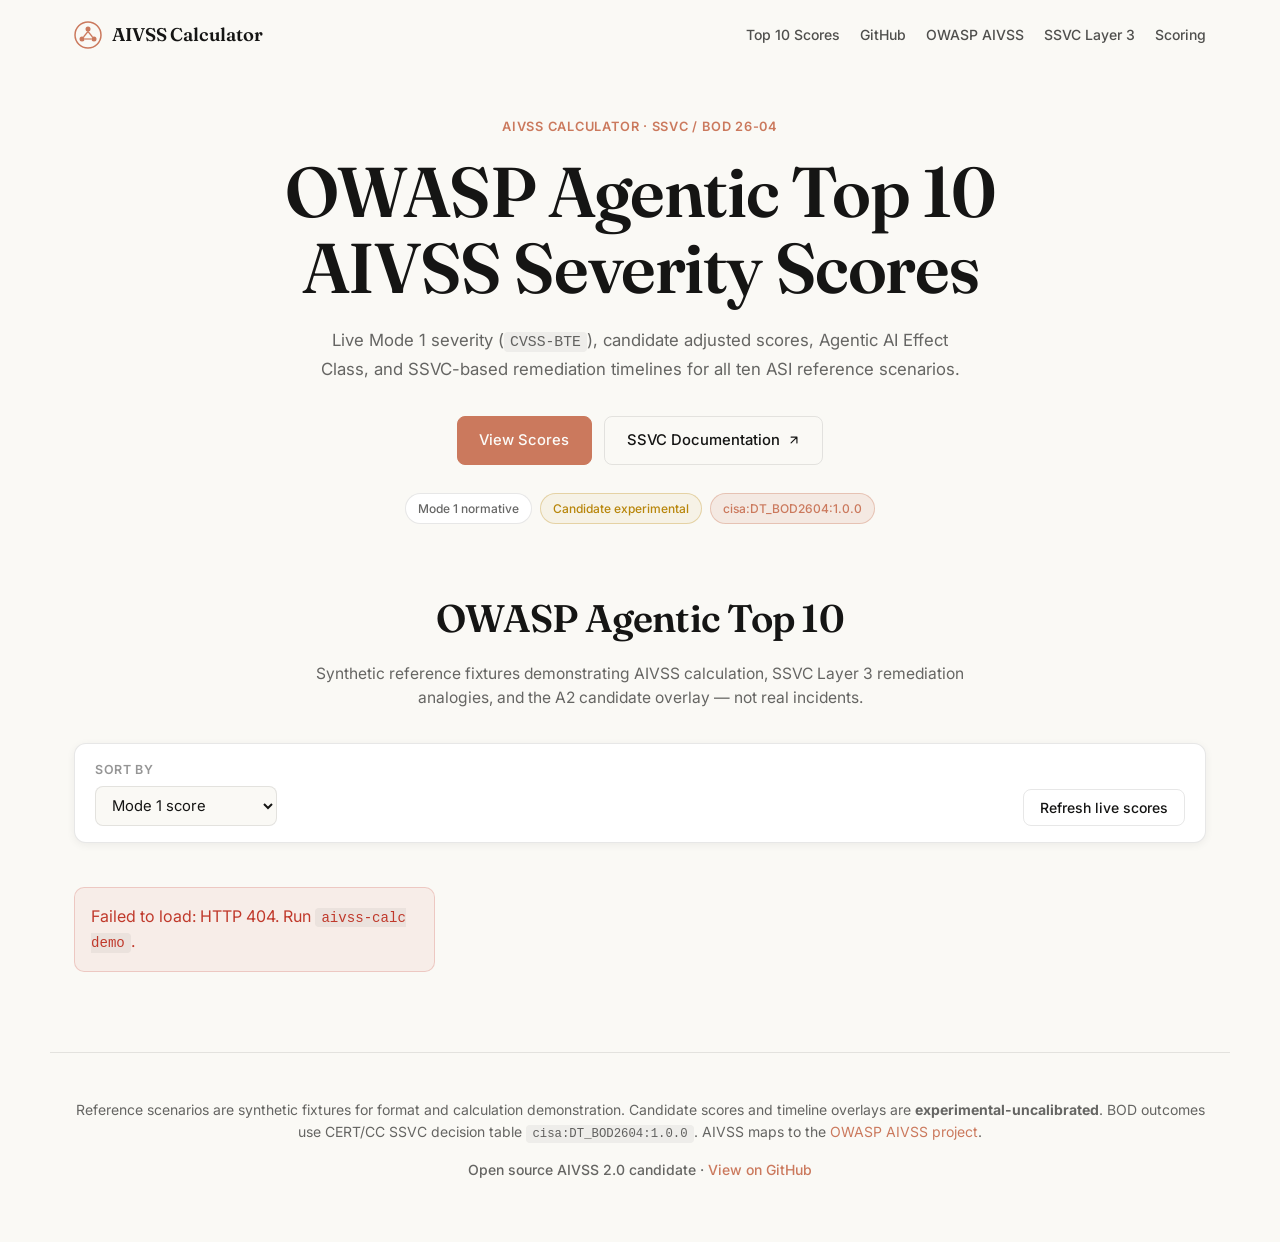
==== web/index.html @ 208178f0 "Remove vendor branding from demo UI. Keep DistributedApps-inspired look and feel but rebrand as neut" ====
<!DOCTYPE html>
<html lang="en">
<head>
  <meta charset="utf-8" />
  <meta name="viewport" content="width=device-width, initial-scale=1" />
  <title>AIVSS — OWASP Agentic Top 10 Demo</title>
  <link rel="preconnect" href="https://fonts.googleapis.com" />
  <link rel="preconnect" href="https://fonts.gstatic.com" crossorigin />
  <link href="https://fonts.googleapis.com/css2?family=Fraunces:opsz,wght@9..144,400;9..144,600;9..144,700&family=Inter:wght@400;500;600&display=swap" rel="stylesheet" />
  <link rel="stylesheet" href="/web/style.css" />
</head>
<body>
  <header class="site-header">
    <a class="brand" href="/">
      <svg class="brand-mark" width="28" height="28" viewBox="0 0 28 28" aria-hidden="true">
        <circle cx="14" cy="14" r="13" fill="none" stroke="currentColor" stroke-width="1.5"/>
        <circle cx="14" cy="8" r="2.5" fill="currentColor"/>
        <circle cx="8" cy="18" r="2.5" fill="currentColor"/>
        <circle cx="20" cy="18" r="2.5" fill="currentColor"/>
        <line x1="14" y1="10.5" x2="9.5" y2="16" stroke="currentColor" stroke-width="1.2"/>
        <line x1="14" y1="10.5" x2="18.5" y2="16" stroke="currentColor" stroke-width="1.2"/>
        <line x1="10.5" y1="18" x2="17.5" y2="18" stroke="currentColor" stroke-width="1.2"/>
      </svg>
      <span class="brand-name">AIVSS Calculator</span>
    </a>
    <nav class="site-nav" aria-label="Primary">
      <a href="#scores">Top 10 Scores</a>
      <a href="https://github.com/kenhuangus/aivss-v1-candidate" target="_blank" rel="noopener">GitHub</a>
      <a href="https://aivss.owasp.org/" target="_blank" rel="noopener">OWASP AIVSS</a>
      <a href="https://github.com/kenhuangus/aivss-v1-candidate/blob/main/docs/SSVC.md" target="_blank" rel="noopener">SSVC Layer 3</a>
      <a href="https://github.com/kenhuangus/aivss-v1-candidate/blob/main/docs/SCORING.md" target="_blank" rel="noopener">Scoring</a>
    </nav>
  </header>

  <section class="hero">
    <div class="hero-inner">
      <p class="hero-eyebrow">AIVSS Calculator · SSVC / BOD 26-04</p>
      <h1 class="hero-title">
        OWASP Agentic Top 10<br />
        <span class="hero-accent">AIVSS Severity Scores</span>
      </h1>
      <p class="hero-lede">
        Live Mode 1 severity (<code>CVSS-BTE</code>), candidate adjusted scores,
        Agentic AI Effect Class, and SSVC-based remediation timelines for all ten
        ASI reference scenarios.
      </p>
      <div class="hero-actions">
        <a class="btn btn-primary" href="#scores">View Scores</a>
        <a class="btn btn-outline" href="https://github.com/kenhuangus/aivss-v1-candidate/blob/main/docs/SSVC.md" target="_blank" rel="noopener">
          SSVC Documentation
          <svg class="btn-icon" width="14" height="14" viewBox="0 0 24 24" fill="none" aria-hidden="true">
            <path d="M7 17L17 7M17 7H7M17 7V17" stroke="currentColor" stroke-width="2" stroke-linecap="round" stroke-linejoin="round"/>
          </svg>
        </a>
      </div>
      <div class="hero-badges">
        <span class="pill">Mode 1 normative</span>
        <span class="pill pill-warn">Candidate experimental</span>
        <span class="pill pill-accent">cisa:DT_BOD2604:1.0.0</span>
      </div>
    </div>
  </section>

  <main id="scores" class="main">
    <section class="section-head">
      <h2 class="section-title">OWASP Agentic Top 10</h2>
      <p class="section-lede">
        Synthetic reference fixtures demonstrating AIVSS calculation, SSVC Layer 3
        remediation analogies, and the A2 candidate overlay — not real incidents.
      </p>
    </section>

    <div class="toolbar">
      <label class="field">
        <span class="field-label">Sort by</span>
        <select id="sort-by">
          <option value="asi">ASI ID</option>
          <option value="mode1" selected>Mode 1 score</option>
          <option value="candidate">Candidate score</option>
          <option value="class">Effect class</option>
        </select>
      </label>
      <button id="refresh" type="button" class="btn btn-outline btn-sm">Refresh live scores</button>
    </div>

    <section id="grid" class="grid" aria-live="polite"></section>

    <section id="detail" class="detail hidden" role="dialog" aria-labelledby="detail-title">
      <div class="detail-card">
        <button id="close-detail" type="button" class="detail-close" aria-label="Close">&times;</button>
        <h3 id="detail-title" class="detail-title"></h3>
        <div id="detail-body"></div>
      </div>
    </section>
  </main>

  <footer class="site-footer">
    <p>
      Reference scenarios are synthetic fixtures for format and calculation demonstration.
      Candidate scores and timeline overlays are <strong>experimental-uncalibrated</strong>.
      BOD outcomes use CERT/CC SSVC decision table
      <code>cisa:DT_BOD2604:1.0.0</code>.
      AIVSS maps to the
      <a href="https://aivss.owasp.org/" target="_blank" rel="noopener">OWASP AIVSS project</a>.
    </p>
    <p class="footer-brand">
      Open source AIVSS 2.0 candidate ·
      <a href="https://github.com/kenhuangus/aivss-v1-candidate" target="_blank" rel="noopener">View on GitHub</a>
    </p>
  </footer>

  <script src="/web/app.js"></script>
</body>
</html>
---- web/style.css ----
:root {
  --bg: #faf9f5;
  --bg-warm: #f5f3ee;
  --surface: #ffffff;
  --text: #151514;
  --text-muted: rgba(21, 21, 20, 0.65);
  --text-soft: rgba(21, 21, 20, 0.45);
  --accent: #cb795d;
  --accent-hover: #b86a4f;
  --accent-soft: rgba(203, 121, 93, 0.12);
  --accent-border: rgba(203, 121, 93, 0.35);
  --border: rgba(21, 21, 20, 0.1);
  --shadow-sm: 0 2px 8px rgba(21, 21, 20, 0.06);
  --shadow-md: 0 8px 30px rgba(21, 21, 20, 0.08);
  --shadow-lg: 0 20px 50px rgba(21, 21, 20, 0.1);
  --radius: 12px;
  --radius-lg: 16px;
  --font-sans: "Inter", system-ui, -apple-system, sans-serif;
  --font-serif: "Fraunces", Georgia, "Times New Roman", serif;
  --danger: #c0392b;
  --warn: #b8860b;
  --success: #2d6a4f;
  --max-width: 1180px;
}

* { box-sizing: border-box; }

html { scroll-behavior: smooth; }

body {
  margin: 0;
  background: var(--bg);
  color: var(--text);
  font-family: var(--font-sans);
  font-size: 16px;
  line-height: 1.6;
  -webkit-font-smoothing: antialiased;
}

a { color: inherit; }

code {
  font-family: ui-monospace, "Cascadia Code", monospace;
  font-size: 0.88em;
  background: rgba(21, 21, 20, 0.05);
  padding: 0.12rem 0.4rem;
  border-radius: 4px;
}

/* ── Header ── */
.site-header {
  display: flex;
  align-items: center;
  justify-content: space-between;
  gap: 1.5rem;
  max-width: var(--max-width);
  margin: 0 auto;
  padding: 1.25rem 1.5rem;
}

.brand {
  display: flex;
  align-items: center;
  gap: 0.65rem;
  text-decoration: none;
  color: var(--text);
}

.brand-mark { color: var(--accent); flex-shrink: 0; }

.brand-name {
  font-family: var(--font-serif);
  font-size: 1.15rem;
  font-weight: 600;
  letter-spacing: -0.01em;
}

.site-nav {
  display: flex;
  flex-wrap: wrap;
  gap: 0.25rem 1.25rem;
  align-items: center;
}

.site-nav a {
  text-decoration: none;
  font-size: 0.875rem;
  font-weight: 500;
  color: rgba(21, 21, 20, 0.75);
  transition: color 0.15s;
}

.site-nav a:hover { color: var(--accent); }

/* ── Hero ── */
.hero {
  padding: 3rem 1.5rem 4rem;
  text-align: center;
}

.hero-inner {
  max-width: 820px;
  margin: 0 auto;
}

.hero-eyebrow {
  font-size: 0.8rem;
  font-weight: 600;
  letter-spacing: 0.06em;
  text-transform: uppercase;
  color: var(--accent);
  margin: 0 0 1rem;
}

.hero-title {
  font-family: var(--font-serif);
  font-size: clamp(2.2rem, 5.5vw, 4.5rem);
  font-weight: 600;
  line-height: 1.08;
  letter-spacing: -0.02em;
  margin: 0 0 1.25rem;
  color: var(--text);
}

.hero-accent { color: var(--text); }

.hero-lede {
  font-size: 1.05rem;
  color: var(--text-muted);
  max-width: 640px;
  margin: 0 auto 2rem;
  line-height: 1.7;
}

.hero-actions {
  display: flex;
  flex-wrap: wrap;
  gap: 0.75rem;
  justify-content: center;
  margin-bottom: 1.75rem;
}

.hero-badges {
  display: flex;
  flex-wrap: wrap;
  gap: 0.5rem;
  justify-content: center;
}

.pill {
  font-size: 0.75rem;
  font-weight: 500;
  padding: 0.3rem 0.75rem;
  border-radius: 999px;
  border: 1px solid var(--border);
  background: var(--surface);
  color: var(--text-muted);
}

.pill-warn {
  border-color: rgba(184, 134, 11, 0.3);
  color: var(--warn);
  background: rgba(184, 134, 11, 0.06);
}

.pill-accent {
  border-color: var(--accent-border);
  color: var(--accent);
  background: var(--accent-soft);
}

/* ── Buttons ── */
.btn {
  display: inline-flex;
  align-items: center;
  gap: 0.45rem;
  font-family: var(--font-sans);
  font-size: 0.925rem;
  font-weight: 500;
  padding: 0.75rem 1.35rem;
  border-radius: 8px;
  border: 1.5px solid transparent;
  cursor: pointer;
  text-decoration: none;
  transition: background 0.15s, border-color 0.15s, transform 0.15s;
}

.btn-primary {
  background: var(--accent);
  color: #fcfbf8;
  border-color: var(--accent);
}

.btn-primary:hover {
  background: var(--accent-hover);
  border-color: var(--accent-hover);
}

.btn-outline {
  background: transparent;
  color: var(--text);
  border-color: var(--border);
}

.btn-outline:hover {
  border-color: var(--accent);
  color: var(--accent);
}

.btn-sm {
  padding: 0.55rem 1rem;
  font-size: 0.875rem;
}

.btn-card {
  width: 100%;
  justify-content: center;
  margin-top: auto;
  background: transparent;
  color: var(--accent);
  border-color: var(--accent-border);
  font-size: 0.875rem;
  padding: 0.65rem 1rem;
}

.btn-card:hover {
  background: var(--accent-soft);
  border-color: var(--accent);
}

.btn-icon { flex-shrink: 0; }

/* ── Main section ── */
.main {
  max-width: var(--max-width);
  margin: 0 auto;
  padding: 0 1.5rem 4rem;
}

.section-head {
  text-align: center;
  margin-bottom: 2rem;
}

.section-title {
  font-family: var(--font-serif);
  font-size: clamp(1.75rem, 3vw, 2.5rem);
  font-weight: 600;
  letter-spacing: -0.02em;
  margin: 0 0 0.75rem;
}

.section-lede {
  color: var(--text-muted);
  max-width: 680px;
  margin: 0 auto;
  font-size: 0.975rem;
}

.toolbar {
  display: flex;
  flex-wrap: wrap;
  gap: 1rem;
  align-items: flex-end;
  justify-content: space-between;
  margin-bottom: 1.75rem;
  padding: 1rem 1.25rem;
  background: var(--surface);
  border: 1px solid var(--border);
  border-radius: var(--radius);
  box-shadow: var(--shadow-sm);
}

.field {
  display: flex;
  flex-direction: column;
  gap: 0.35rem;
}

.field-label {
  font-size: 0.78rem;
  font-weight: 600;
  text-transform: uppercase;
  letter-spacing: 0.05em;
  color: var(--text-soft);
}

select {
  font-family: var(--font-sans);
  font-size: 0.925rem;
  padding: 0.55rem 2rem 0.55rem 0.75rem;
  border: 1px solid var(--border);
  border-radius: 8px;
  background: var(--bg);
  color: var(--text);
  cursor: pointer;
}

/* ── Score cards (solution-card style) ── */
.grid {
  display: grid;
  grid-template-columns: repeat(auto-fill, minmax(320px, 1fr));
  gap: 1.5rem;
}

.card {
  display: flex;
  flex-direction: column;
  background: var(--surface);
  border: 1px solid var(--border);
  border-radius: var(--radius-lg);
  padding: 2rem 1.75rem 1.5rem;
  box-shadow: var(--shadow-md);
  cursor: pointer;
  transition: transform 0.2s ease, box-shadow 0.2s ease;
  text-align: center;
}

.card:hover {
  transform: translateY(-3px);
  box-shadow: var(--shadow-lg);
}

.card-icon {
  width: 52px;
  height: 52px;
  margin: 0 auto 1.25rem;
  border-radius: 50%;
  background: var(--accent-soft);
  border: 1.5px solid var(--accent-border);
  display: flex;
  align-items: center;
  justify-content: center;
  color: var(--accent);
  font-family: var(--font-serif);
  font-weight: 700;
  font-size: 0.85rem;
}

.card-head {
  display: flex;
  align-items: center;
  justify-content: center;
  gap: 0.5rem;
  margin-bottom: 0.5rem;
}

.asi-id {
  font-family: var(--font-serif);
  font-size: 1.2rem;
  font-weight: 600;
  color: var(--text);
}

.class-pill {
  font-size: 0.72rem;
  font-weight: 600;
  padding: 0.15rem 0.55rem;
  border-radius: 999px;
  border: 1px solid var(--border);
  background: var(--bg);
}

.class-A2 { color: var(--danger); border-color: rgba(192, 57, 43, 0.25); }
.class-A1 { color: var(--warn); border-color: rgba(184, 134, 11, 0.25); }
.class-A0 { color: var(--success); border-color: rgba(45, 106, 79, 0.25); }

.card-name {
  font-family: var(--font-serif);
  font-size: 1.15rem;
  font-weight: 600;
  margin: 0 0 0.5rem;
  line-height: 1.3;
}

.card-desc {
  font-size: 0.9rem;
  color: var(--text-muted);
  margin: 0 0 1.25rem;
  line-height: 1.55;
  flex: 1;
}

.score-row {
  display: grid;
  grid-template-columns: 1fr 1fr;
  gap: 0.75rem;
  margin-bottom: 1rem;
  text-align: left;
}

.score-box {
  background: var(--bg);
  border: 1px solid var(--border);
  border-radius: 10px;
  padding: 0.75rem;
}

.score-label {
  font-size: 0.68rem;
  font-weight: 600;
  color: var(--text-soft);
  text-transform: uppercase;
  letter-spacing: 0.05em;
  margin-bottom: 0.25rem;
}

.score-value {
  font-family: var(--font-serif);
  font-size: 1.75rem;
  font-weight: 700;
  line-height: 1;
}

.score-value.mode1 { color: var(--success); }
.score-value.candidate { color: var(--accent); }

.bar {
  height: 4px;
  border-radius: 999px;
  background: rgba(21, 21, 20, 0.08);
  overflow: hidden;
  margin-top: 0.5rem;
}

.bar > span {
  display: block;
  height: 100%;
  background: linear-gradient(90deg, var(--accent), #d4a088);
  border-radius: 999px;
}

.timeline {
  font-size: 0.82rem;
  color: var(--text-muted);
  text-align: left;
  padding: 0.75rem;
  background: var(--bg-warm);
  border-radius: 8px;
  margin-bottom: 1rem;
  line-height: 1.5;
}

.timeline strong {
  color: var(--text);
  font-weight: 600;
}

.overlay {
  display: block;
  margin-top: 0.35rem;
  color: var(--accent);
  font-weight: 600;
}

/* ── Detail panel ── */
.detail {
  position: fixed;
  inset: 0;
  z-index: 100;
  background: rgba(21, 21, 20, 0.45);
  display: flex;
  align-items: flex-start;
  justify-content: center;
  padding: 2rem 1rem;
  overflow-y: auto;
}

.detail.hidden { display: none; }

.detail-card {
  position: relative;
  width: min(900px, 100%);
  background: var(--surface);
  border-radius: var(--radius-lg);
  padding: 2rem;
  box-shadow: var(--shadow-lg);
  margin: auto;
}

.detail-close {
  position: absolute;
  top: 1rem;
  right: 1rem;
  width: 36px;
  height: 36px;
  border: 1px solid var(--border);
  border-radius: 8px;
  background: var(--bg);
  color: var(--text-muted);
  font-size: 1.4rem;
  line-height: 1;
  cursor: pointer;
  display: flex;
  align-items: center;
  justify-content: center;
}

.detail-close:hover {
  border-color: var(--accent);
  color: var(--accent);
}

.detail-title {
  font-family: var(--font-serif);
  font-size: 1.5rem;
  font-weight: 600;
  margin: 0 2rem 1rem 0;
  padding-right: 2rem;
}

.detail-meta {
  display: flex;
  flex-wrap: wrap;
  gap: 0.5rem 1.25rem;
  margin-bottom: 1rem;
  font-size: 0.925rem;
  color: var(--text-muted);
}

.detail-meta strong { color: var(--text); }

.detail-ssvc {
  font-size: 0.9rem;
  color: var(--text-muted);
  padding: 0.75rem 1rem;
  background: var(--accent-soft);
  border: 1px solid var(--accent-border);
  border-radius: 8px;
  margin-bottom: 1rem;
}

.detail pre {
  overflow: auto;
  max-height: 420px;
  background: var(--bg);
  border: 1px solid var(--border);
  padding: 1rem;
  border-radius: 10px;
  font-size: 0.78rem;
  line-height: 1.45;
  margin: 0;
}

.loading {
  color: var(--text-muted);
  font-style: italic;
  text-align: center;
  padding: 3rem;
}

.error {
  color: var(--danger);
  background: rgba(192, 57, 43, 0.06);
  border: 1px solid rgba(192, 57, 43, 0.2);
  border-radius: 10px;
  padding: 1rem;
}

/* ── Footer ── */
.site-footer {
  max-width: var(--max-width);
  margin: 0 auto;
  padding: 2rem 1.5rem 3rem;
  border-top: 1px solid var(--border);
  text-align: center;
  font-size: 0.875rem;
  color: var(--text-muted);
}

.site-footer a {
  color: var(--accent);
  text-decoration: none;
}

.site-footer a:hover { text-decoration: underline; }

.footer-brand {
  margin-top: 0.75rem;
  font-weight: 500;
}

/* ── Responsive ── */
@media (max-width: 768px) {
  .site-header {
    flex-direction: column;
    align-items: flex-start;
  }

  .site-nav { gap: 0.75rem 1rem; }

  .hero { padding: 2rem 1rem 3rem; }

  .score-row { grid-template-columns: 1fr; }

  .grid { grid-template-columns: 1fr; }
}
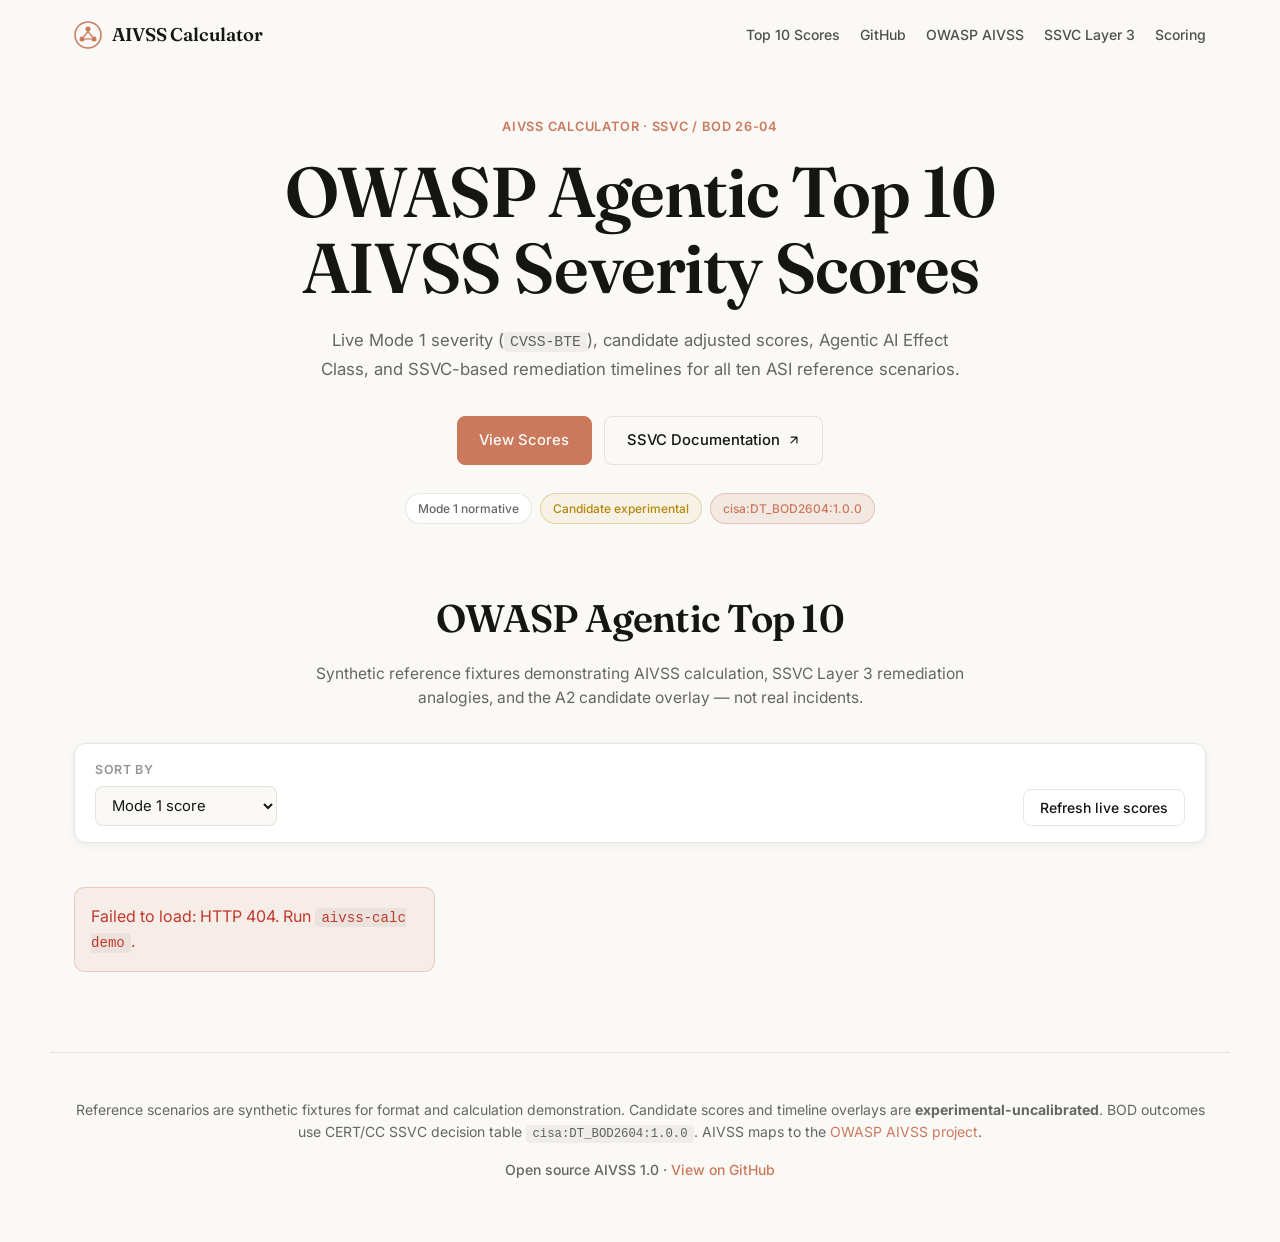
==== commit ce5076f4: "Rebrand project from AIVSS 2.0 to AIVSS 1.0. Update version constants, extension vectors (AIVSS:1.0)" ====
--- a/web/index.html
+++ b/web/index.html
@@ -4,6 +4,8 @@
   <meta charset="utf-8" />
   <meta name="viewport" content="width=device-width, initial-scale=1" />
   <title>AIVSS — OWASP Agentic Top 10 Demo</title>
+  <link rel="icon" href="/favicon.ico" sizes="any" />
+  <link rel="shortcut icon" href="/favicon.ico" />
   <link rel="preconnect" href="https://fonts.googleapis.com" />
   <link rel="preconnect" href="https://fonts.gstatic.com" crossorigin />
   <link href="https://fonts.googleapis.com/css2?family=Fraunces:opsz,wght@9..144,400;9..144,600;9..144,700&family=Inter:wght@400;500;600&display=swap" rel="stylesheet" />
@@ -104,7 +106,7 @@
       <a href="https://aivss.owasp.org/" target="_blank" rel="noopener">OWASP AIVSS project</a>.
     </p>
     <p class="footer-brand">
-      Open source AIVSS 2.0 candidate ·
+      Open source AIVSS 1.0 ·
       <a href="https://github.com/kenhuangus/aivss-v1-candidate" target="_blank" rel="noopener">View on GitHub</a>
     </p>
   </footer>
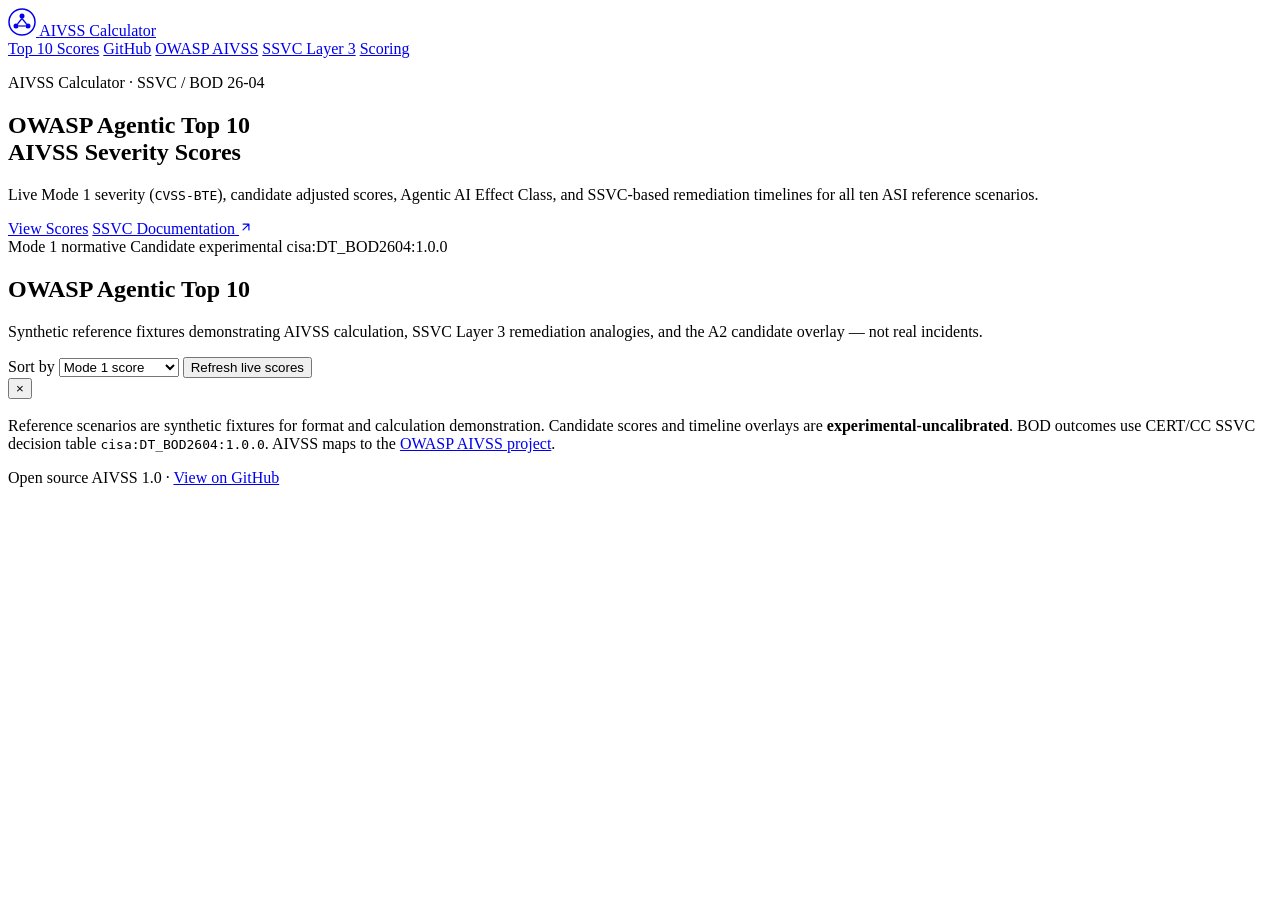
==== commit 238309c1: "Fix GitHub Pages styling with base-relative asset URLs. Use web/style.css and web/app.js without lea" ====
--- a/web/index.html
+++ b/web/index.html
@@ -4,16 +4,16 @@
   <meta charset="utf-8" />
   <meta name="viewport" content="width=device-width, initial-scale=1" />
   <title>AIVSS — OWASP Agentic Top 10 Demo</title>
-  <link rel="icon" href="/favicon.ico" sizes="any" />
-  <link rel="shortcut icon" href="/favicon.ico" />
+  <link rel="icon" href="favicon.ico" sizes="any" />
+  <link rel="shortcut icon" href="favicon.ico" />
   <link rel="preconnect" href="https://fonts.googleapis.com" />
   <link rel="preconnect" href="https://fonts.gstatic.com" crossorigin />
   <link href="https://fonts.googleapis.com/css2?family=Fraunces:opsz,wght@9..144,400;9..144,600;9..144,700&family=Inter:wght@400;500;600&display=swap" rel="stylesheet" />
-  <link rel="stylesheet" href="/web/style.css" />
+  <link rel="stylesheet" href="web/style.css" />
 </head>
 <body>
   <header class="site-header">
-    <a class="brand" href="/">
+    <a class="brand" href="./">
       <svg class="brand-mark" width="28" height="28" viewBox="0 0 28 28" aria-hidden="true">
         <circle cx="14" cy="14" r="13" fill="none" stroke="currentColor" stroke-width="1.5"/>
         <circle cx="14" cy="8" r="2.5" fill="currentColor"/>
@@ -111,6 +111,6 @@
     </p>
   </footer>
 
-  <script src="/web/app.js"></script>
+  <script src="web/app.js"></script>
 </body>
 </html>
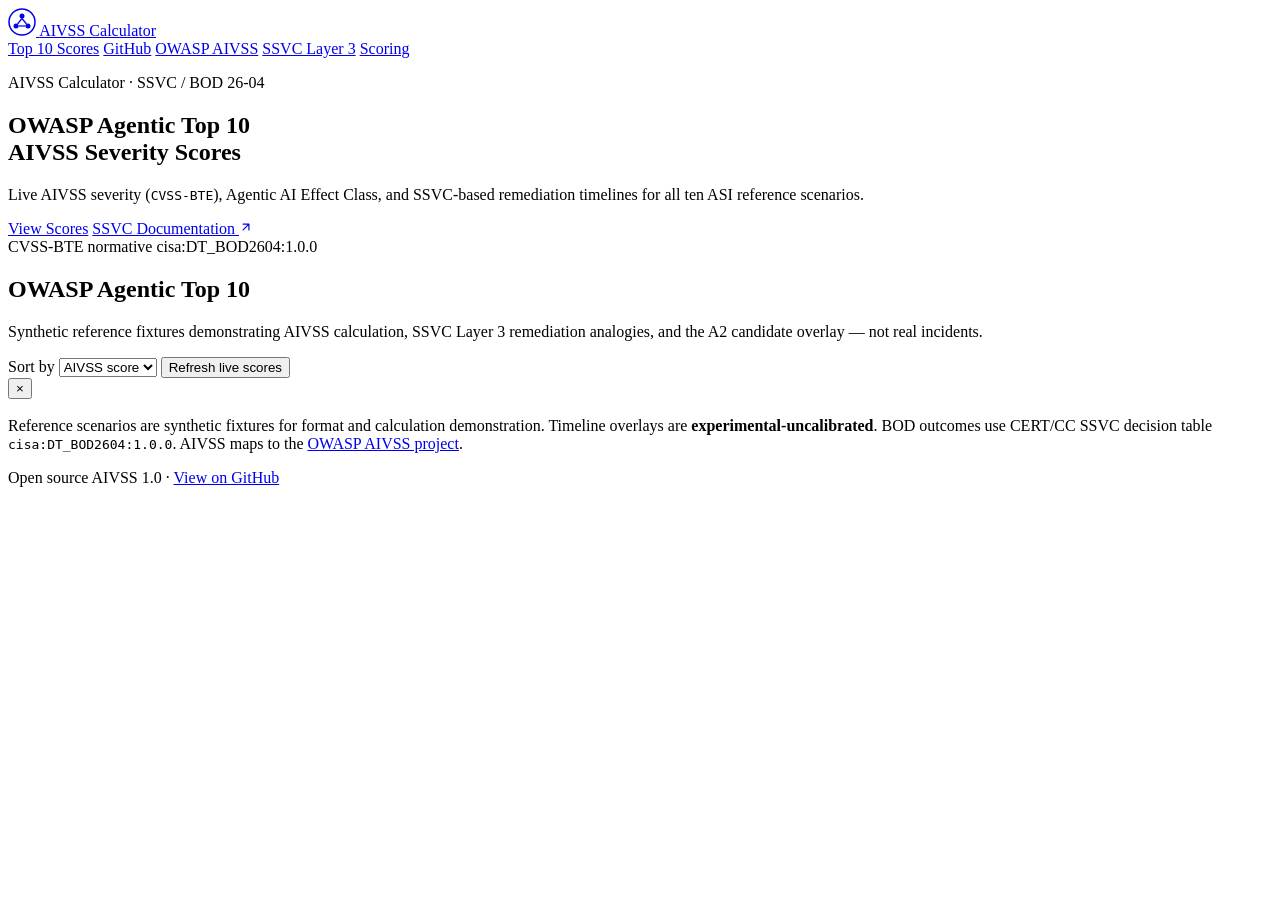
==== commit f90417e2: "Remove Mode 2 and candidate_adjusted from calculator and examples. Withdraw experimental MacroVector" ====
--- a/web/index.html
+++ b/web/index.html
@@ -42,9 +42,8 @@
         <span class="hero-accent">AIVSS Severity Scores</span>
       </h1>
       <p class="hero-lede">
-        Live Mode 1 severity (<code>CVSS-BTE</code>), candidate adjusted scores,
-        Agentic AI Effect Class, and SSVC-based remediation timelines for all ten
-        ASI reference scenarios.
+        Live AIVSS severity (<code>CVSS-BTE</code>), Agentic AI Effect Class,
+        and SSVC-based remediation timelines for all ten ASI reference scenarios.
       </p>
       <div class="hero-actions">
         <a class="btn btn-primary" href="#scores">View Scores</a>
@@ -56,8 +55,7 @@
         </a>
       </div>
       <div class="hero-badges">
-        <span class="pill">Mode 1 normative</span>
-        <span class="pill pill-warn">Candidate experimental</span>
+        <span class="pill">CVSS-BTE normative</span>
         <span class="pill pill-accent">cisa:DT_BOD2604:1.0.0</span>
       </div>
     </div>
@@ -77,8 +75,7 @@
         <span class="field-label">Sort by</span>
         <select id="sort-by">
           <option value="asi">ASI ID</option>
-          <option value="mode1" selected>Mode 1 score</option>
-          <option value="candidate">Candidate score</option>
+          <option value="mode1" selected>AIVSS score</option>
           <option value="class">Effect class</option>
         </select>
       </label>
@@ -99,7 +96,7 @@
   <footer class="site-footer">
     <p>
       Reference scenarios are synthetic fixtures for format and calculation demonstration.
-      Candidate scores and timeline overlays are <strong>experimental-uncalibrated</strong>.
+      Timeline overlays are <strong>experimental-uncalibrated</strong>.
       BOD outcomes use CERT/CC SSVC decision table
       <code>cisa:DT_BOD2604:1.0.0</code>.
       AIVSS maps to the
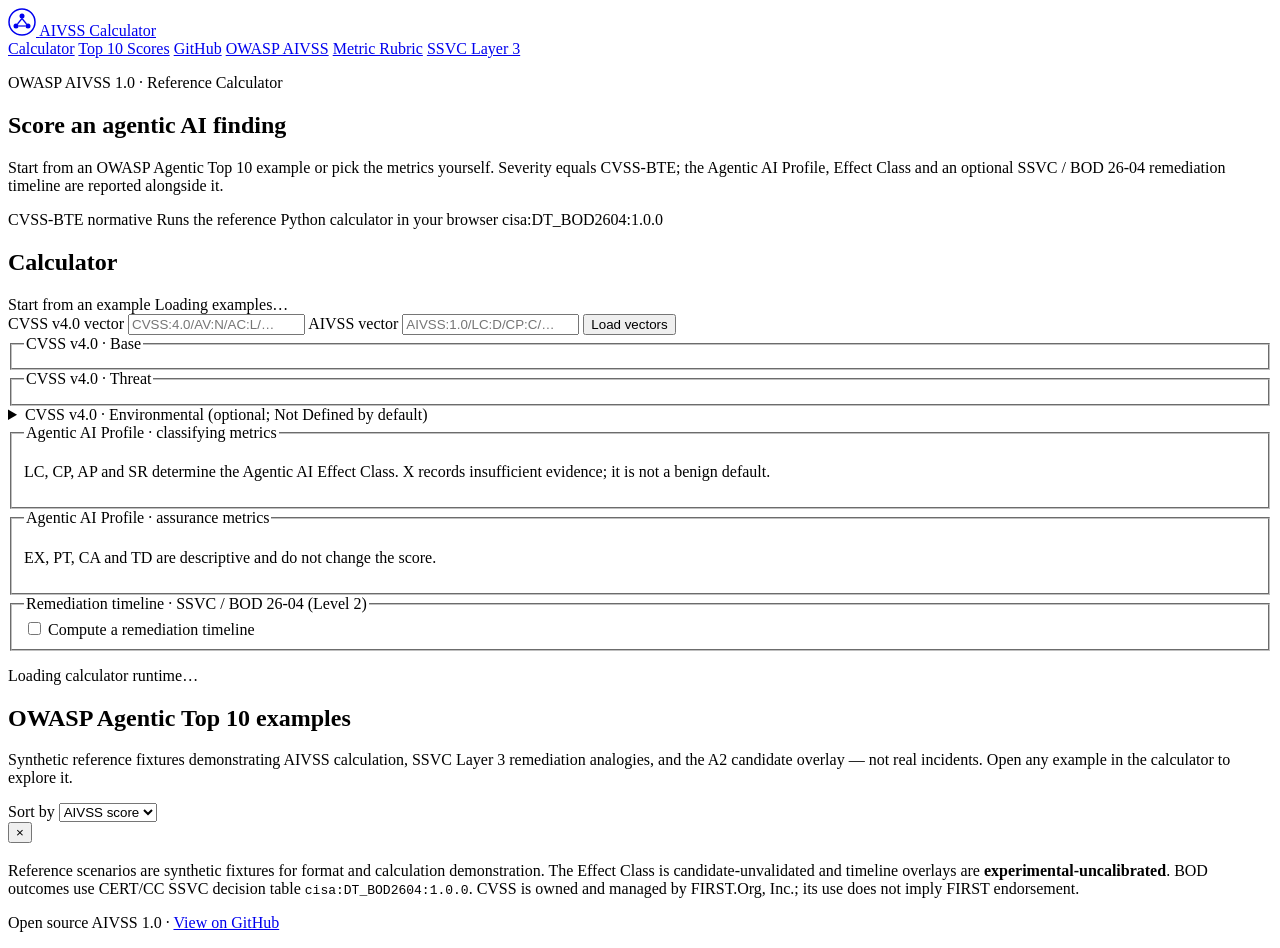
==== commit 87b1b2db: "feat(web): interactive calculator that runs the reference code in the browser The page only displaye" ====
--- a/web/index.html
+++ b/web/index.html
@@ -3,7 +3,7 @@
 <head>
   <meta charset="utf-8" />
   <meta name="viewport" content="width=device-width, initial-scale=1" />
-  <title>AIVSS — OWASP Agentic Top 10 Demo</title>
+  <title>AIVSS 1.0 Calculator</title>
   <link rel="icon" href="favicon.ico" sizes="any" />
   <link rel="shortcut icon" href="favicon.ico" />
   <link rel="preconnect" href="https://fonts.googleapis.com" />
@@ -26,65 +26,206 @@
       <span class="brand-name">AIVSS Calculator</span>
     </a>
     <nav class="site-nav" aria-label="Primary">
+      <a href="#calculator">Calculator</a>
       <a href="#scores">Top 10 Scores</a>
       <a href="https://github.com/kenhuangus/aivss-v1-candidate" target="_blank" rel="noopener">GitHub</a>
       <a href="https://aivss.owasp.org/" target="_blank" rel="noopener">OWASP AIVSS</a>
+      <a href="https://github.com/kenhuangus/aivss-v1-candidate/blob/main/docs/METRIC-RUBRIC.md" target="_blank" rel="noopener">Metric Rubric</a>
       <a href="https://github.com/kenhuangus/aivss-v1-candidate/blob/main/docs/SSVC.md" target="_blank" rel="noopener">SSVC Layer 3</a>
-      <a href="https://github.com/kenhuangus/aivss-v1-candidate/blob/main/docs/SCORING.md" target="_blank" rel="noopener">Scoring</a>
     </nav>
   </header>
 
-  <section class="hero">
+  <section class="hero hero-compact">
     <div class="hero-inner">
-      <p class="hero-eyebrow">AIVSS Calculator · SSVC / BOD 26-04</p>
-      <h1 class="hero-title">
-        OWASP Agentic Top 10<br />
-        <span class="hero-accent">AIVSS Severity Scores</span>
-      </h1>
+      <p class="hero-eyebrow">OWASP AIVSS 1.0 · Reference Calculator</p>
+      <h1 class="hero-title">Score an agentic AI finding</h1>
       <p class="hero-lede">
-        Live AIVSS severity (<code>CVSS-BTE</code>), Agentic AI Effect Class,
-        and SSVC-based remediation timelines for all ten ASI reference scenarios.
+        Start from an OWASP Agentic Top 10 example or pick the metrics yourself.
+        Severity equals CVSS-BTE; the Agentic AI Profile, Effect Class and an optional
+        SSVC / BOD 26-04 remediation timeline are reported alongside it.
       </p>
-      <div class="hero-actions">
-        <a class="btn btn-primary" href="#scores">View Scores</a>
-        <a class="btn btn-outline" href="https://github.com/kenhuangus/aivss-v1-candidate/blob/main/docs/SSVC.md" target="_blank" rel="noopener">
-          SSVC Documentation
-          <svg class="btn-icon" width="14" height="14" viewBox="0 0 24 24" fill="none" aria-hidden="true">
-            <path d="M7 17L17 7M17 7H7M17 7V17" stroke="currentColor" stroke-width="2" stroke-linecap="round" stroke-linejoin="round"/>
-          </svg>
-        </a>
-      </div>
       <div class="hero-badges">
         <span class="pill">CVSS-BTE normative</span>
+        <span class="pill">Runs the reference Python calculator in your browser</span>
         <span class="pill pill-accent">cisa:DT_BOD2604:1.0.0</span>
       </div>
     </div>
   </section>
 
-  <main id="scores" class="main">
-    <section class="section-head">
-      <h2 class="section-title">OWASP Agentic Top 10</h2>
-      <p class="section-lede">
-        Synthetic reference fixtures demonstrating AIVSS calculation, SSVC Layer 3
-        remediation analogies, and the A2 candidate overlay — not real incidents.
-      </p>
+  <main class="main">
+    <section id="calculator" class="calculator" aria-labelledby="calculator-title">
+      <h2 id="calculator-title" class="visually-hidden">Calculator</h2>
+
+      <div class="panel presets">
+        <div class="presets-head">
+          <span class="field-label">Start from an example</span>
+          <span id="preset-status" class="preset-status">Loading examples…</span>
+        </div>
+        <div id="preset-list" class="preset-list" role="group" aria-label="ASI examples"></div>
+      </div>
+
+      <form id="vector-form" class="panel vector-form" autocomplete="off">
+        <label class="field">
+          <span class="field-label">CVSS v4.0 vector</span>
+          <input id="cvss-input" type="text" spellcheck="false" placeholder="CVSS:4.0/AV:N/AC:L/…" />
+        </label>
+        <label class="field">
+          <span class="field-label">AIVSS vector</span>
+          <input id="aivss-input" type="text" spellcheck="false" placeholder="AIVSS:1.0/LC:D/CP:C/…" />
+        </label>
+        <button type="submit" class="btn btn-outline btn-sm">Load vectors</button>
+        <p id="vector-error" class="inline-error" role="alert" hidden></p>
+      </form>
+
+      <div class="calc-layout">
+        <div class="calc-form">
+          <fieldset class="panel metric-panel">
+            <legend>CVSS v4.0 · Base</legend>
+            <div id="cvss-base" class="metric-groups"></div>
+          </fieldset>
+
+          <fieldset class="panel metric-panel">
+            <legend>CVSS v4.0 · Threat</legend>
+            <div id="cvss-threat" class="metric-groups"></div>
+          </fieldset>
+
+          <details class="panel metric-panel">
+            <summary>CVSS v4.0 · Environmental <span class="muted">(optional; Not Defined by default)</span></summary>
+            <div id="cvss-env" class="metric-groups"></div>
+          </details>
+
+          <fieldset class="panel metric-panel">
+            <legend>Agentic AI Profile · classifying metrics</legend>
+            <p class="panel-note">LC, CP, AP and SR determine the Agentic AI Effect Class. X records insufficient evidence; it is not a benign default.</p>
+            <div id="aivss-classifying" class="metric-groups"></div>
+          </fieldset>
+
+          <fieldset class="panel metric-panel">
+            <legend>Agentic AI Profile · assurance metrics</legend>
+            <p class="panel-note">EX, PT, CA and TD are descriptive and do not change the score.</p>
+            <div id="aivss-assurance" class="metric-groups"></div>
+          </fieldset>
+
+          <fieldset class="panel metric-panel" id="decision-panel">
+            <legend>Remediation timeline · SSVC / BOD 26-04 (Level 2)</legend>
+            <label class="toggle">
+              <input id="decision-enabled" type="checkbox" />
+              <span>Compute a remediation timeline</span>
+            </label>
+            <div id="decision-fields" class="decision-fields" hidden>
+              <div class="metric-group">
+                <span class="metric-name">Publicly exposed</span>
+                <div class="options" data-decision="publicly_exposed" data-choices="true:Yes,false:No"></div>
+              </div>
+              <label class="field">
+                <span class="field-label">Exposure source</span>
+                <input id="exposure-source" type="text" placeholder="e.g. asset inventory, external scan" />
+              </label>
+              <div class="metric-group">
+                <span class="metric-name">Automatable</span>
+                <div class="options" data-decision="automatable" data-choices="true:Yes,false:No"></div>
+              </div>
+              <div class="metric-group">
+                <span class="metric-name">Technical impact</span>
+                <div class="options" data-decision="technical_impact" data-choices="partial:Partial,total:Total"></div>
+              </div>
+              <div class="metric-group">
+                <span class="metric-name">Exploitation evidence</span>
+                <div class="options" data-decision="evidence" data-choices="none:None supplied,poc:Proof of concept,observed_local:Observed locally"></div>
+              </div>
+              <details class="cve-details">
+                <summary>CVE finding <span class="muted">(KEV, BOD 26-04 scope)</span></summary>
+                <label class="field">
+                  <span class="field-label">CVE ID</span>
+                  <input id="cve-id" type="text" spellcheck="false" placeholder="CVE-2025-32711" />
+                </label>
+                <div class="metric-group">
+                  <span class="metric-name">Listed in CISA KEV</span>
+                  <div class="options" data-decision="kev" data-choices="true:Yes,false:No"></div>
+                </div>
+                <p class="panel-note">For a KEV-listed CVE, Automatable and Technical impact above are recorded as the CISA Vulnrichment values.</p>
+                <label class="toggle">
+                  <input id="fceb-scope" type="checkbox" />
+                  <span>FCEB agency asset in BOD 26-04 scope (compliance result)</span>
+                </label>
+              </details>
+            </div>
+          </fieldset>
+        </div>
+
+        <aside class="result-panel" aria-live="polite">
+          <div class="panel result-card">
+            <p id="engine-status" class="engine-status">Loading calculator runtime…</p>
+            <div id="result" hidden>
+              <div class="score-head">
+                <span class="score-label">AIVSS severity (CVSS-BTE)</span>
+                <div class="score-line">
+                  <span id="result-score" class="result-score">—</span>
+                  <span id="result-rating" class="rating">—</span>
+                </div>
+                <div class="bar"><span id="result-bar"></span></div>
+              </div>
+              <dl class="result-facts">
+                <div>
+                  <dt>Effect class</dt>
+                  <dd><span id="result-class" class="class-pill">—</span> <span id="result-class-label"></span></dd>
+                </div>
+                <div>
+                  <dt>MacroVector</dt>
+                  <dd><code id="result-macrovector">—</code></dd>
+                </div>
+              </dl>
+              <p id="result-class-status" class="muted small"></p>
+              <div class="vector-out">
+                <div class="vector-row">
+                  <code id="out-cvss"></code>
+                  <button type="button" class="btn-copy" data-copy="out-cvss">Copy</button>
+                </div>
+                <div class="vector-row">
+                  <code id="out-aivss"></code>
+                  <button type="button" class="btn-copy" data-copy="out-aivss">Copy</button>
+                </div>
+              </div>
+              <button id="share-link" type="button" class="btn btn-outline btn-sm btn-block">Copy share link</button>
+
+              <div id="decision-result" class="decision-result"></div>
+
+              <details class="raw-json">
+                <summary>Full calculator output (JSON)</summary>
+                <pre id="result-json"></pre>
+              </details>
+            </div>
+            <p id="result-error" class="inline-error" role="alert" hidden></p>
+          </div>
+        </aside>
+      </div>
     </section>
 
-    <div class="toolbar">
-      <label class="field">
-        <span class="field-label">Sort by</span>
-        <select id="sort-by">
-          <option value="asi">ASI ID</option>
-          <option value="mode1" selected>AIVSS score</option>
-          <option value="class">Effect class</option>
-        </select>
-      </label>
-      <button id="refresh" type="button" class="btn btn-outline btn-sm">Refresh live scores</button>
-    </div>
-
-    <section id="grid" class="grid" aria-live="polite"></section>
-
-    <section id="detail" class="detail hidden" role="dialog" aria-labelledby="detail-title">
+    <section id="scores" class="scores">
+      <div class="section-head">
+        <h2 class="section-title">OWASP Agentic Top 10 examples</h2>
+        <p class="section-lede">
+          Synthetic reference fixtures demonstrating AIVSS calculation, SSVC Layer 3
+          remediation analogies, and the A2 candidate overlay — not real incidents.
+          Open any example in the calculator to explore it.
+        </p>
+      </div>
+
+      <div class="toolbar">
+        <label class="field">
+          <span class="field-label">Sort by</span>
+          <select id="sort-by">
+            <option value="asi">ASI ID</option>
+            <option value="mode1" selected>AIVSS score</option>
+            <option value="class">Effect class</option>
+          </select>
+        </label>
+      </div>
+
+      <div id="grid" class="grid" aria-live="polite"></div>
+    </section>
+
+    <section id="detail" class="detail hidden" role="dialog" aria-modal="true" aria-labelledby="detail-title">
       <div class="detail-card">
         <button id="close-detail" type="button" class="detail-close" aria-label="Close">&times;</button>
         <h3 id="detail-title" class="detail-title"></h3>
@@ -96,11 +237,10 @@
   <footer class="site-footer">
     <p>
       Reference scenarios are synthetic fixtures for format and calculation demonstration.
-      Timeline overlays are <strong>experimental-uncalibrated</strong>.
-      BOD outcomes use CERT/CC SSVC decision table
-      <code>cisa:DT_BOD2604:1.0.0</code>.
-      AIVSS maps to the
-      <a href="https://aivss.owasp.org/" target="_blank" rel="noopener">OWASP AIVSS project</a>.
+      The Effect Class is candidate-unvalidated and timeline overlays are
+      <strong>experimental-uncalibrated</strong>. BOD outcomes use CERT/CC SSVC decision table
+      <code>cisa:DT_BOD2604:1.0.0</code>. CVSS is owned and managed by FIRST.Org, Inc.;
+      its use does not imply FIRST endorsement.
     </p>
     <p class="footer-brand">
       Open source AIVSS 1.0 ·
@@ -108,6 +248,8 @@
     </p>
   </footer>
 
+  <script src="web/engine.js"></script>
+  <script src="web/calculator.js"></script>
   <script src="web/app.js"></script>
 </body>
 </html>
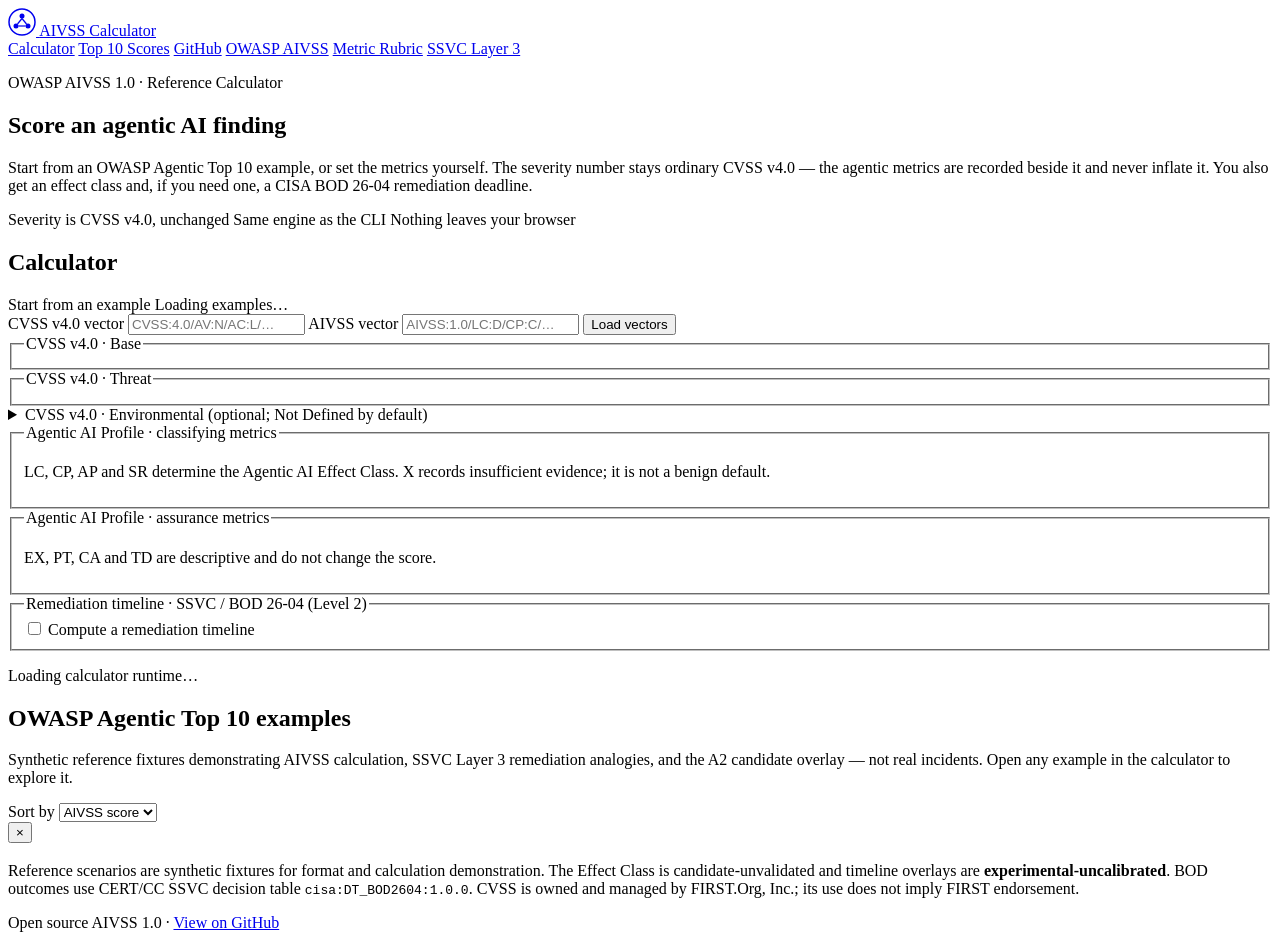
==== commit 195e7897: "feat(web): explain every metric, value and decision input in the form The CVSS buttons said only "Ne" ====
--- a/web/index.html
+++ b/web/index.html
@@ -40,14 +40,15 @@
       <p class="hero-eyebrow">OWASP AIVSS 1.0 · Reference Calculator</p>
       <h1 class="hero-title">Score an agentic AI finding</h1>
       <p class="hero-lede">
-        Start from an OWASP Agentic Top 10 example or pick the metrics yourself.
-        Severity equals CVSS-BTE; the Agentic AI Profile, Effect Class and an optional
-        SSVC / BOD 26-04 remediation timeline are reported alongside it.
+        Start from an OWASP Agentic Top 10 example, or set the metrics yourself.
+        The severity number stays ordinary CVSS v4.0 &mdash; the agentic metrics are
+        recorded beside it and never inflate it. You also get an effect class and,
+        if you need one, a CISA BOD 26-04 remediation deadline.
       </p>
       <div class="hero-badges">
-        <span class="pill">CVSS-BTE normative</span>
-        <span class="pill">Runs the reference Python calculator in your browser</span>
-        <span class="pill pill-accent">cisa:DT_BOD2604:1.0.0</span>
+        <span class="pill">Severity is CVSS v4.0, unchanged</span>
+        <span class="pill">Same engine as the CLI</span>
+        <span class="pill pill-accent">Nothing leaves your browser</span>
       </div>
     </div>
   </section>
@@ -58,7 +59,7 @@
 
       <div class="panel presets">
         <div class="presets-head">
-          <span class="field-label">Start from an example</span>
+          <span class="field-label" title="Load one of the ten OWASP Agentic Top 10 reference findings into the calculator. Editing any metric turns it into your own custom finding.">Start from an example</span>
           <span id="preset-status" class="preset-status">Loading examples…</span>
         </div>
         <div id="preset-list" class="preset-list" role="group" aria-label="ASI examples"></div>
@@ -66,14 +67,14 @@
 
       <form id="vector-form" class="panel vector-form" autocomplete="off">
         <label class="field">
-          <span class="field-label">CVSS v4.0 vector</span>
+          <span class="field-label" title="Paste a CVSS v4.0 vector string to load it into the form.">CVSS v4.0 vector</span>
           <input id="cvss-input" type="text" spellcheck="false" placeholder="CVSS:4.0/AV:N/AC:L/…" />
         </label>
         <label class="field">
-          <span class="field-label">AIVSS vector</span>
+          <span class="field-label" title="Paste the separate AIVSS:1.0 extension vector holding all eight agentic metrics.">AIVSS vector</span>
           <input id="aivss-input" type="text" spellcheck="false" placeholder="AIVSS:1.0/LC:D/CP:C/…" />
         </label>
-        <button type="submit" class="btn btn-outline btn-sm">Load vectors</button>
+        <button type="submit" class="btn btn-outline btn-sm" title="Validate both vectors and load them into the metric buttons below.">Load vectors</button>
         <p id="vector-error" class="inline-error" role="alert" hidden></p>
       </form>
 
@@ -90,7 +91,7 @@
           </fieldset>
 
           <details class="panel metric-panel">
-            <summary>CVSS v4.0 · Environmental <span class="muted">(optional; Not Defined by default)</span></summary>
+            <summary title="Optional deployment context. Left Not Defined, security requirements count as High and Base values are used unchanged.">CVSS v4.0 · Environmental <span class="muted">(optional; Not Defined by default)</span></summary>
             <div id="cvss-env" class="metric-groups"></div>
           </details>
 
@@ -134,7 +135,7 @@
                 <div class="options" data-decision="evidence" data-choices="none:None supplied,poc:Proof of concept,observed_local:Observed locally"></div>
               </div>
               <details class="cve-details">
-                <summary>CVE finding <span class="muted">(KEV, BOD 26-04 scope)</span></summary>
+                <summary title="Only for findings that have a CVE ID. KEV listing, CISA Vulnrichment values and BOD 26-04 compliance results all require one.">CVE finding <span class="muted">(KEV, BOD 26-04 scope)</span></summary>
                 <label class="field">
                   <span class="field-label">CVE ID</span>
                   <input id="cve-id" type="text" spellcheck="false" placeholder="CVE-2025-32711" />
@@ -179,19 +180,19 @@
               <div class="vector-out">
                 <div class="vector-row">
                   <code id="out-cvss"></code>
-                  <button type="button" class="btn-copy" data-copy="out-cvss">Copy</button>
+                  <button type="button" class="btn-copy" data-copy="out-cvss" title="Copy the CVSS v4.0 vector string.">Copy</button>
                 </div>
                 <div class="vector-row">
                   <code id="out-aivss"></code>
-                  <button type="button" class="btn-copy" data-copy="out-aivss">Copy</button>
-                </div>
-              </div>
-              <button id="share-link" type="button" class="btn btn-outline btn-sm btn-block">Copy share link</button>
+                  <button type="button" class="btn-copy" data-copy="out-aivss" title="Copy the AIVSS extension vector string.">Copy</button>
+                </div>
+              </div>
+              <button id="share-link" type="button" class="btn btn-outline btn-sm btn-block" title="Copy a link that reproduces this exact finding, including the remediation inputs.">Copy share link</button>
 
               <div id="decision-result" class="decision-result"></div>
 
               <details class="raw-json">
-                <summary>Full calculator output (JSON)</summary>
+                <summary title="The complete report this calculator produced, in the same shape the CLI emits.">Full calculator output (JSON)</summary>
                 <pre id="result-json"></pre>
               </details>
             </div>
@@ -213,7 +214,7 @@
 
       <div class="toolbar">
         <label class="field">
-          <span class="field-label">Sort by</span>
+          <span class="field-label" title="Reorder the example cards.">Sort by</span>
           <select id="sort-by">
             <option value="asi">ASI ID</option>
             <option value="mode1" selected>AIVSS score</option>
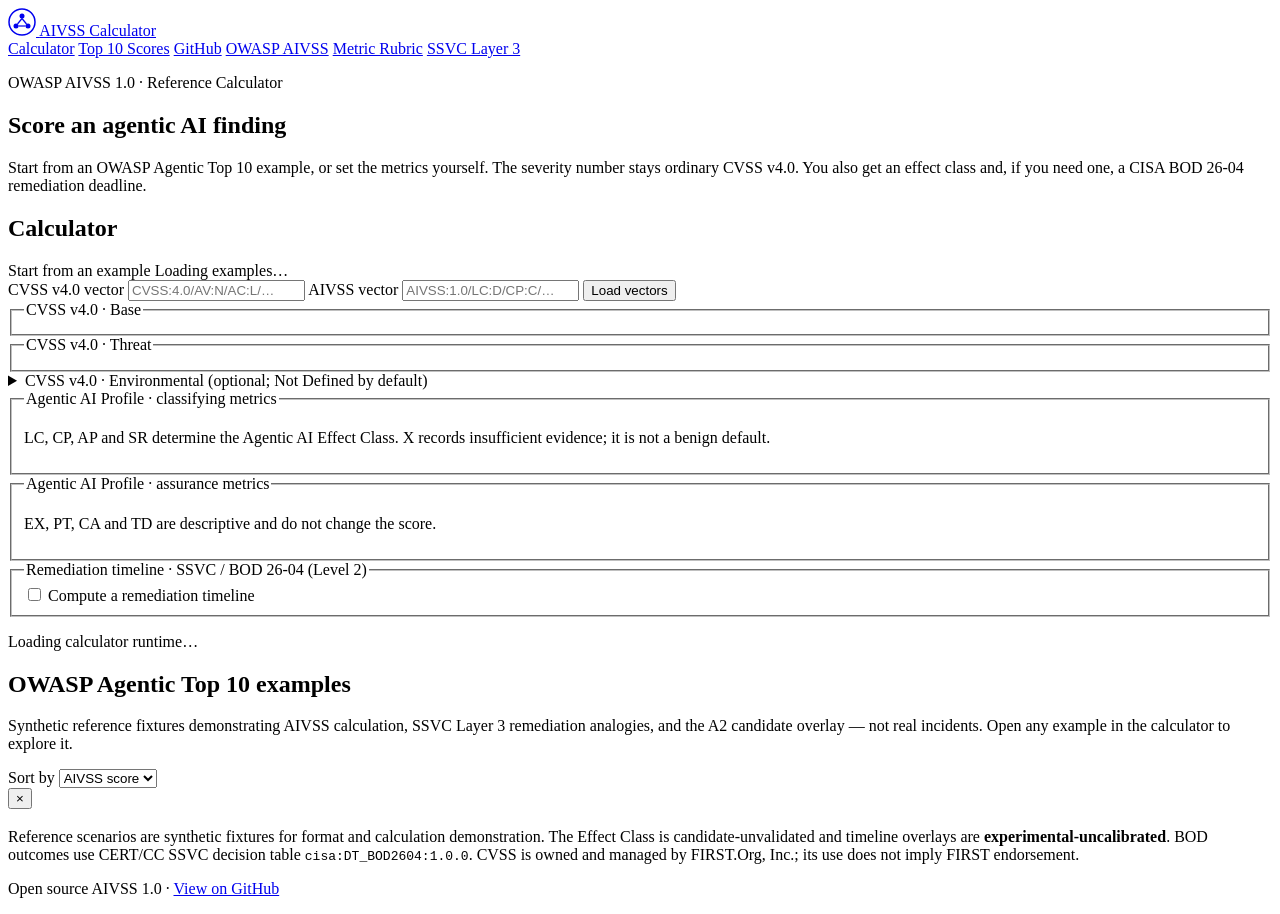
==== commit ec8726e0: "fix(web): hints that open on hover, click, tap and keyboard focus Native title tooltips only appear " ====
--- a/web/index.html
+++ b/web/index.html
@@ -41,15 +41,9 @@
       <h1 class="hero-title">Score an agentic AI finding</h1>
       <p class="hero-lede">
         Start from an OWASP Agentic Top 10 example, or set the metrics yourself.
-        The severity number stays ordinary CVSS v4.0 &mdash; the agentic metrics are
-        recorded beside it and never inflate it. You also get an effect class and,
-        if you need one, a CISA BOD 26-04 remediation deadline.
+        The severity number stays ordinary CVSS v4.0. You also get an effect class
+        and, if you need one, a CISA BOD 26-04 remediation deadline.
       </p>
-      <div class="hero-badges">
-        <span class="pill">Severity is CVSS v4.0, unchanged</span>
-        <span class="pill">Same engine as the CLI</span>
-        <span class="pill pill-accent">Nothing leaves your browser</span>
-      </div>
     </div>
   </section>
 
@@ -59,7 +53,7 @@
 
       <div class="panel presets">
         <div class="presets-head">
-          <span class="field-label" title="Load one of the ten OWASP Agentic Top 10 reference findings into the calculator. Editing any metric turns it into your own custom finding.">Start from an example</span>
+          <span class="field-label" data-hint="Load one of the ten OWASP Agentic Top 10 reference findings into the calculator. Editing any metric turns it into your own custom finding.">Start from an example</span>
           <span id="preset-status" class="preset-status">Loading examples…</span>
         </div>
         <div id="preset-list" class="preset-list" role="group" aria-label="ASI examples"></div>
@@ -67,14 +61,14 @@
 
       <form id="vector-form" class="panel vector-form" autocomplete="off">
         <label class="field">
-          <span class="field-label" title="Paste a CVSS v4.0 vector string to load it into the form.">CVSS v4.0 vector</span>
+          <span class="field-label" data-hint="Paste a CVSS v4.0 vector string to load it into the form.">CVSS v4.0 vector</span>
           <input id="cvss-input" type="text" spellcheck="false" placeholder="CVSS:4.0/AV:N/AC:L/…" />
         </label>
         <label class="field">
-          <span class="field-label" title="Paste the separate AIVSS:1.0 extension vector holding all eight agentic metrics.">AIVSS vector</span>
+          <span class="field-label" data-hint="Paste the separate AIVSS:1.0 extension vector holding all eight agentic metrics.">AIVSS vector</span>
           <input id="aivss-input" type="text" spellcheck="false" placeholder="AIVSS:1.0/LC:D/CP:C/…" />
         </label>
-        <button type="submit" class="btn btn-outline btn-sm" title="Validate both vectors and load them into the metric buttons below.">Load vectors</button>
+        <button type="submit" class="btn btn-outline btn-sm" data-hint="Validate both vectors and load them into the metric buttons below.">Load vectors</button>
         <p id="vector-error" class="inline-error" role="alert" hidden></p>
       </form>
 
@@ -91,7 +85,7 @@
           </fieldset>
 
           <details class="panel metric-panel">
-            <summary title="Optional deployment context. Left Not Defined, security requirements count as High and Base values are used unchanged.">CVSS v4.0 · Environmental <span class="muted">(optional; Not Defined by default)</span></summary>
+            <summary data-hint="Optional deployment context. Left Not Defined, security requirements count as High and Base values are used unchanged.">CVSS v4.0 · Environmental <span class="muted">(optional; Not Defined by default)</span></summary>
             <div id="cvss-env" class="metric-groups"></div>
           </details>
 
@@ -135,7 +129,7 @@
                 <div class="options" data-decision="evidence" data-choices="none:None supplied,poc:Proof of concept,observed_local:Observed locally"></div>
               </div>
               <details class="cve-details">
-                <summary title="Only for findings that have a CVE ID. KEV listing, CISA Vulnrichment values and BOD 26-04 compliance results all require one.">CVE finding <span class="muted">(KEV, BOD 26-04 scope)</span></summary>
+                <summary data-hint="Only for findings that have a CVE ID. KEV listing, CISA Vulnrichment values and BOD 26-04 compliance results all require one.">CVE finding <span class="muted">(KEV, BOD 26-04 scope)</span></summary>
                 <label class="field">
                   <span class="field-label">CVE ID</span>
                   <input id="cve-id" type="text" spellcheck="false" placeholder="CVE-2025-32711" />
@@ -180,19 +174,19 @@
               <div class="vector-out">
                 <div class="vector-row">
                   <code id="out-cvss"></code>
-                  <button type="button" class="btn-copy" data-copy="out-cvss" title="Copy the CVSS v4.0 vector string.">Copy</button>
+                  <button type="button" class="btn-copy" data-copy="out-cvss" data-hint="Copy the CVSS v4.0 vector string.">Copy</button>
                 </div>
                 <div class="vector-row">
                   <code id="out-aivss"></code>
-                  <button type="button" class="btn-copy" data-copy="out-aivss" title="Copy the AIVSS extension vector string.">Copy</button>
-                </div>
-              </div>
-              <button id="share-link" type="button" class="btn btn-outline btn-sm btn-block" title="Copy a link that reproduces this exact finding, including the remediation inputs.">Copy share link</button>
+                  <button type="button" class="btn-copy" data-copy="out-aivss" data-hint="Copy the AIVSS extension vector string.">Copy</button>
+                </div>
+              </div>
+              <button id="share-link" type="button" class="btn btn-outline btn-sm btn-block" data-hint="Copy a link that reproduces this exact finding, including the remediation inputs.">Copy share link</button>
 
               <div id="decision-result" class="decision-result"></div>
 
               <details class="raw-json">
-                <summary title="The complete report this calculator produced, in the same shape the CLI emits.">Full calculator output (JSON)</summary>
+                <summary data-hint="The complete report this calculator produced, in the same shape the CLI emits.">Full calculator output (JSON)</summary>
                 <pre id="result-json"></pre>
               </details>
             </div>
@@ -214,7 +208,7 @@
 
       <div class="toolbar">
         <label class="field">
-          <span class="field-label" title="Reorder the example cards.">Sort by</span>
+          <span class="field-label" data-hint="Reorder the example cards.">Sort by</span>
           <select id="sort-by">
             <option value="asi">ASI ID</option>
             <option value="mode1" selected>AIVSS score</option>
@@ -249,6 +243,7 @@
     </p>
   </footer>
 
+  <script src="web/hints.js"></script>
   <script src="web/engine.js"></script>
   <script src="web/calculator.js"></script>
   <script src="web/app.js"></script>
